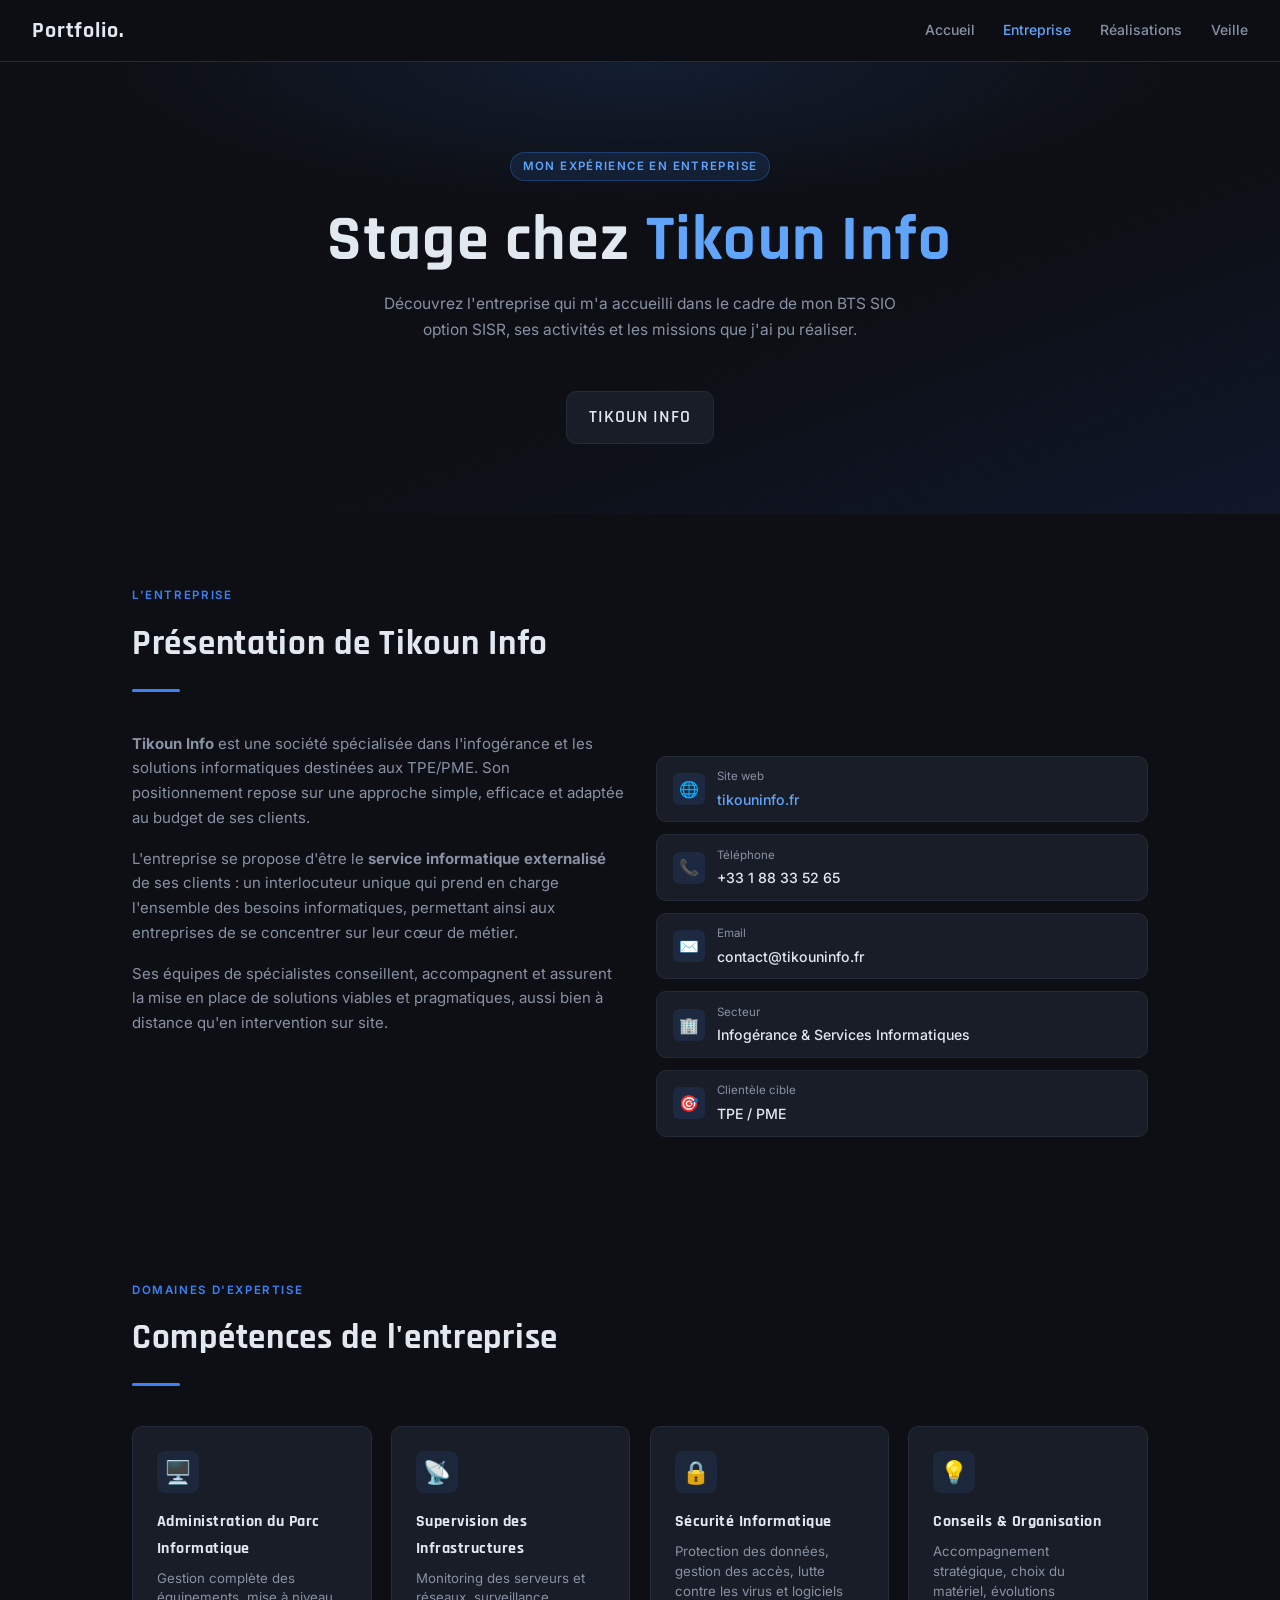
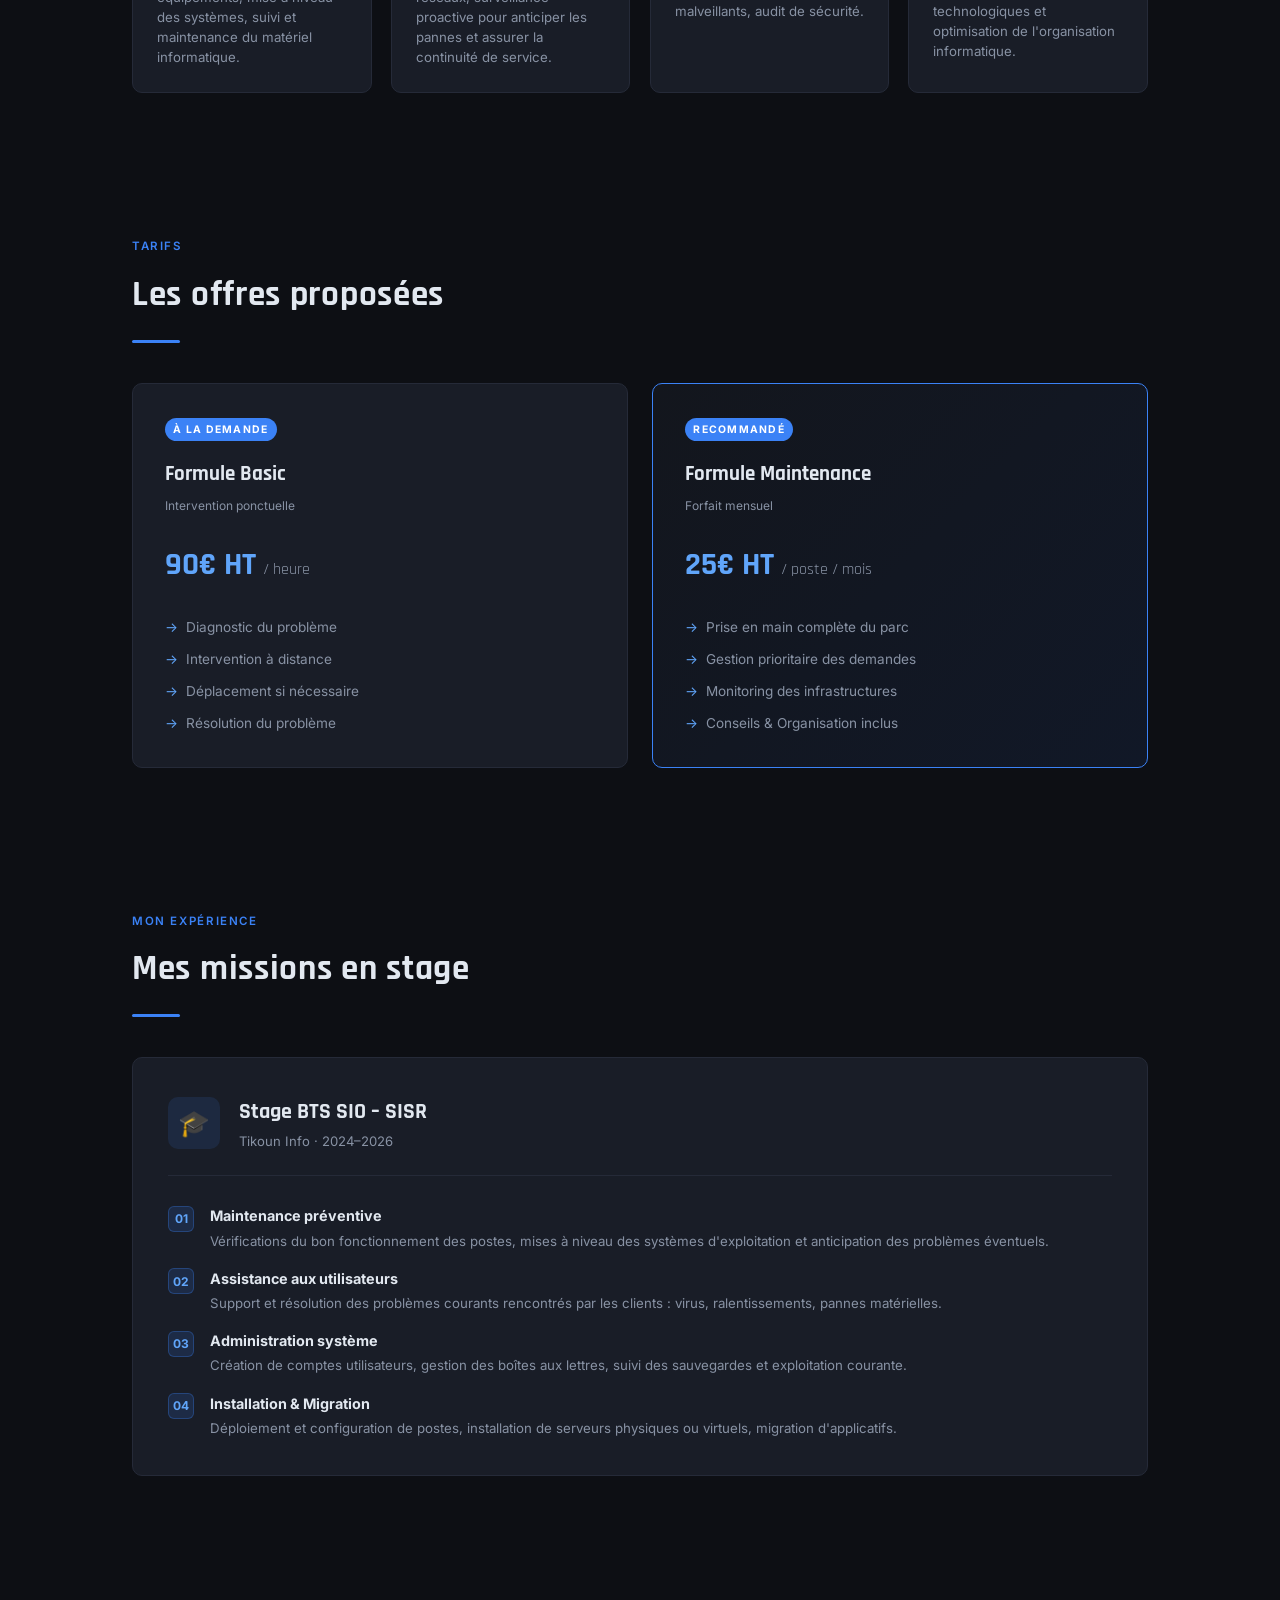
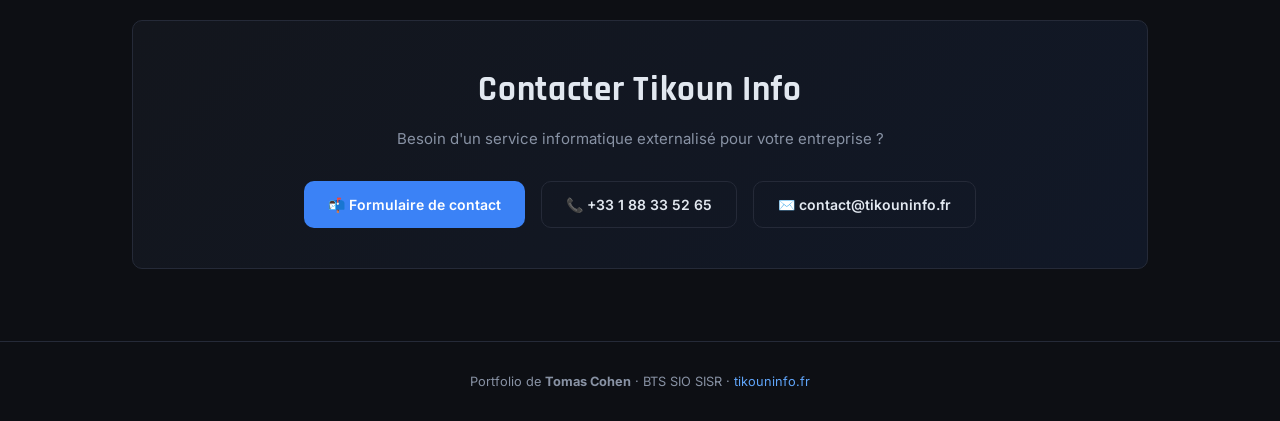
==== entreprise.html @ 95c035f9 "Add files via upload" ====
<!DOCTYPE html>
<html lang="fr">
<head>
  <meta charset="UTF-8" />
  <meta name="viewport" content="width=device-width, initial-scale=1.0" />
  <title>Entreprise – Portfolio Tomas Cohen</title>
  <link rel="preconnect" href="https://fonts.googleapis.com" />
  <link href="https://fonts.googleapis.com/css2?family=Rajdhani:wght@400;600;700&family=Inter:wght@300;400;500&display=swap" rel="stylesheet" />
  <style>
    *, *::before, *::after { box-sizing: border-box; margin: 0; padding: 0; }

    :root {
      --bg:       #0d0f14;
      --surface:  #13161d;
      --card:     #191d27;
      --border:   #252a38;
      --accent:   #3b82f6;
      --accent2:  #60a5fa;
      --text:     #e2e8f0;
      --muted:    #8892a4;
      --radius:   10px;
    }

    html { scroll-behavior: smooth; }

    body {
      background: var(--bg);
      color: var(--text);
      font-family: 'Inter', sans-serif;
      font-size: 15px;
      line-height: 1.65;
      min-height: 100vh;
    }

    /* ── NAV ── */
    nav {
      position: sticky;
      top: 0;
      z-index: 100;
      background: rgba(13,15,20,.92);
      backdrop-filter: blur(12px);
      border-bottom: 1px solid var(--border);
      display: flex;
      align-items: center;
      justify-content: space-between;
      padding: 0 2rem;
      height: 62px;
    }

    .nav-brand {
      font-family: 'Rajdhani', sans-serif;
      font-size: 1.35rem;
      font-weight: 700;
      color: var(--text);
      text-decoration: none;
      letter-spacing: .04em;
    }

    .nav-links { display: flex; gap: 1.8rem; list-style: none; }
    .nav-links a {
      color: var(--muted);
      text-decoration: none;
      font-size: .875rem;
      font-weight: 500;
      transition: color .2s;
    }
    .nav-links a:hover,
    .nav-links a.active { color: var(--accent2); }

    /* ── HERO ── */
    .hero {
      position: relative;
      overflow: hidden;
      padding: 90px 2rem 70px;
      text-align: center;
      background: linear-gradient(160deg, #0d0f14 60%, #0f172a 100%);
    }

    .hero::before {
      content: '';
      position: absolute;
      inset: 0;
      background:
        radial-gradient(ellipse 60% 45% at 50% 0%, rgba(59,130,246,.13) 0%, transparent 70%);
      pointer-events: none;
    }

    .hero-tag {
      display: inline-block;
      background: rgba(59,130,246,.12);
      border: 1px solid rgba(59,130,246,.3);
      color: var(--accent2);
      font-size: .72rem;
      font-weight: 600;
      letter-spacing: .12em;
      text-transform: uppercase;
      padding: .35em 1em;
      border-radius: 999px;
      margin-bottom: 1.5rem;
    }

    .hero h1 {
      font-family: 'Rajdhani', sans-serif;
      font-size: clamp(2.4rem, 6vw, 4rem);
      font-weight: 700;
      line-height: 1.1;
      margin-bottom: 1rem;
      letter-spacing: .02em;
    }

    .hero h1 span { color: var(--accent2); }

    .hero-sub {
      max-width: 560px;
      margin: 0 auto 2.5rem;
      color: var(--muted);
      font-size: .97rem;
    }

    .hero-logo {
      display: inline-flex;
      align-items: center;
      gap: .75rem;
      background: var(--card);
      border: 1px solid var(--border);
      border-radius: var(--radius);
      padding: .7rem 1.4rem;
      margin-top: .5rem;
    }

    .hero-logo img { height: 32px; filter: brightness(1.2); }
    .hero-logo span { font-family: 'Rajdhani', sans-serif; font-size: 1.1rem; font-weight: 600; color: var(--text); letter-spacing: .05em; }

    /* ── SECTIONS ── */
    section { padding: 72px 2rem; max-width: 1080px; margin: 0 auto; }

    .section-label {
      font-size: .72rem;
      font-weight: 600;
      letter-spacing: .14em;
      text-transform: uppercase;
      color: var(--accent);
      margin-bottom: .6rem;
    }

    h2 {
      font-family: 'Rajdhani', sans-serif;
      font-size: clamp(1.6rem, 3vw, 2.2rem);
      font-weight: 700;
      margin-bottom: 1rem;
      letter-spacing: .02em;
    }

    .divider {
      width: 48px; height: 3px;
      background: var(--accent);
      border-radius: 2px;
      margin-bottom: 2.5rem;
    }

    /* ── PRÉSENTATION ── */
    .présentation-grid {
      display: grid;
      grid-template-columns: 1fr 1fr;
      gap: 2rem;
      align-items: start;
    }

    .présentation-text p { color: var(--muted); margin-bottom: 1rem; }

    .info-list { display: flex; flex-direction: column; gap: .75rem; margin-top: 1.5rem; }

    .info-item {
      display: flex;
      align-items: center;
      gap: .75rem;
      background: var(--card);
      border: 1px solid var(--border);
      border-radius: var(--radius);
      padding: .65rem 1rem;
    }

    .info-item .icon {
      width: 32px; height: 32px; flex-shrink: 0;
      background: rgba(59,130,246,.12);
      border-radius: 6px;
      display: flex; align-items: center; justify-content: center;
      color: var(--accent2);
      font-size: 1rem;
    }

    .info-item .label { font-size: .72rem; color: var(--muted); margin-bottom: .1rem; }
    .info-item .value { font-size: .88rem; font-weight: 500; }

    /* ── COMPÉTENCES ── */
    .comp-grid {
      display: grid;
      grid-template-columns: repeat(auto-fit, minmax(220px, 1fr));
      gap: 1.2rem;
    }

    .comp-card {
      background: var(--card);
      border: 1px solid var(--border);
      border-radius: var(--radius);
      padding: 1.5rem;
      transition: border-color .25s, transform .25s;
    }

    .comp-card:hover {
      border-color: rgba(59,130,246,.45);
      transform: translateY(-3px);
    }

    .comp-icon {
      width: 42px; height: 42px;
      background: rgba(59,130,246,.1);
      border-radius: 8px;
      display: flex; align-items: center; justify-content: center;
      font-size: 1.4rem;
      margin-bottom: 1rem;
    }

    .comp-card h3 { font-family: 'Rajdhani', sans-serif; font-size: 1rem; font-weight: 700; margin-bottom: .4rem; letter-spacing: .03em; }
    .comp-card p  { color: var(--muted); font-size: .83rem; line-height: 1.5; }

    /* ── OFFRES ── */
    .offres-grid {
      display: grid;
      grid-template-columns: 1fr 1fr;
      gap: 1.5rem;
    }

    .offre-card {
      background: var(--card);
      border: 1px solid var(--border);
      border-radius: var(--radius);
      padding: 2rem;
      transition: border-color .25s;
    }

    .offre-card.featured {
      border-color: var(--accent);
      background: linear-gradient(135deg, #13161d, #111827);
    }

    .offre-card:hover { border-color: rgba(59,130,246,.55); }

    .offre-badge {
      display: inline-block;
      font-size: .65rem;
      font-weight: 700;
      letter-spacing: .12em;
      text-transform: uppercase;
      background: var(--accent);
      color: #fff;
      padding: .25em .8em;
      border-radius: 999px;
      margin-bottom: 1rem;
    }

    .offre-card h3 { font-family: 'Rajdhani', sans-serif; font-size: 1.3rem; font-weight: 700; margin-bottom: .3rem; }
    .offre-type    { font-size: .75rem; color: var(--muted); margin-bottom: 1.5rem; }

    .offre-price {
      font-family: 'Rajdhani', sans-serif;
      font-size: 2rem;
      font-weight: 700;
      color: var(--accent2);
      margin-bottom: 1.5rem;
    }

    .offre-price span { font-size: 1rem; color: var(--muted); font-weight: 400; }

    .offre-features { list-style: none; display: flex; flex-direction: column; gap: .6rem; }
    .offre-features li {
      display: flex; align-items: flex-start; gap: .5rem;
      color: var(--muted); font-size: .85rem;
    }
    .offre-features li::before { content: '→'; color: var(--accent2); flex-shrink: 0; }

    /* ── MON STAGE ── */
    .stage-card {
      background: var(--card);
      border: 1px solid var(--border);
      border-radius: var(--radius);
      padding: 2.2rem;
    }

    .stage-header {
      display: flex;
      align-items: center;
      gap: 1.2rem;
      margin-bottom: 1.8rem;
      padding-bottom: 1.4rem;
      border-bottom: 1px solid var(--border);
    }

    .stage-icon {
      width: 52px; height: 52px; flex-shrink: 0;
      background: rgba(59,130,246,.12);
      border-radius: 10px;
      display: flex; align-items: center; justify-content: center;
      font-size: 1.6rem;
    }

    .stage-header h3 { font-family: 'Rajdhani', sans-serif; font-size: 1.4rem; font-weight: 700; }
    .stage-header p  { font-size: .82rem; color: var(--muted); }

    .missions-list { display: flex; flex-direction: column; gap: .9rem; }

    .mission-item {
      display: flex;
      gap: 1rem;
      align-items: flex-start;
    }

    .mission-num {
      flex-shrink: 0;
      width: 26px; height: 26px;
      background: rgba(59,130,246,.15);
      border: 1px solid rgba(59,130,246,.3);
      border-radius: 6px;
      color: var(--accent2);
      font-size: .75rem;
      font-weight: 700;
      display: flex; align-items: center; justify-content: center;
      margin-top: .1rem;
    }

    .mission-item strong { display: block; font-size: .9rem; margin-bottom: .15rem; }
    .mission-item p { color: var(--muted); font-size: .83rem; }

    /* ── CONTACT ── */
    .contact-banner {
      background: linear-gradient(135deg, #13161d, #111827);
      border: 1px solid var(--border);
      border-radius: var(--radius);
      padding: 2.5rem;
      text-align: center;
    }

    .contact-banner h2 { margin-bottom: .5rem; }
    .contact-banner p  { color: var(--muted); margin-bottom: 1.8rem; }

    .contact-links {
      display: flex;
      gap: 1rem;
      justify-content: center;
      flex-wrap: wrap;
    }

    .btn {
      display: inline-flex;
      align-items: center;
      gap: .5rem;
      padding: .7rem 1.5rem;
      border-radius: var(--radius);
      font-size: .875rem;
      font-weight: 600;
      text-decoration: none;
      transition: all .2s;
      cursor: pointer;
    }

    .btn-primary {
      background: var(--accent);
      color: #fff;
      border: none;
    }
    .btn-primary:hover { background: var(--accent2); color: #0d0f14; }

    .btn-outline {
      background: transparent;
      color: var(--text);
      border: 1px solid var(--border);
    }
    .btn-outline:hover { border-color: var(--accent2); color: var(--accent2); }

    /* ── FOOTER ── */
    footer {
      border-top: 1px solid var(--border);
      text-align: center;
      padding: 1.8rem;
      color: var(--muted);
      font-size: .8rem;
    }

    footer a { color: var(--accent2); text-decoration: none; }

    /* ── RESPONSIVE ── */
    @media (max-width: 680px) {
      .présentation-grid,
      .offres-grid { grid-template-columns: 1fr; }
      .nav-links { gap: 1rem; }
    }

    /* ── FADE-IN ── */
    .fade-in { opacity: 0; transform: translateY(22px); transition: opacity .55s ease, transform .55s ease; }
    .fade-in.visible { opacity: 1; transform: none; }
  </style>
</head>
<body>

  <!-- NAV -->
  <nav>
    <a class="nav-brand" href="index.html">Portfolio.</a>
    <ul class="nav-links">
      <li><a href="index.html">Accueil</a></li>
      <li><a href="entreprise.html" class="active">Entreprise</a></li>
      <li><a href="realisations.html">Réalisations</a></li>
      <li><a href="index.html#veille">Veille</a></li>
    </ul>
  </nav>

  <!-- HERO -->
  <div class="hero">
    <div class="hero-tag">Mon Expérience en Entreprise</div>
    <h1>Stage chez <span>Tikoun Info</span></h1>
    <p class="hero-sub">
      Découvrez l'entreprise qui m'a accueilli dans le cadre de mon BTS SIO option SISR,
      ses activités et les missions que j'ai pu réaliser.
    </p>
    <div class="hero-logo">
      <img src="https://tikouninfo.fr/wp-content/uploads/2019/05/Logo_tikoun_info_blanc.png" alt="Logo Tikoun Info" onerror="this.style.display='none'" />
      <span>TIKOUN INFO</span>
    </div>
  </div>

  <!-- PRÉSENTATION -->
  <section class="fade-in">
    <div class="section-label">L'entreprise</div>
    <h2>Présentation de Tikoun Info</h2>
    <div class="divider"></div>

    <div class="présentation-grid">
      <div class="présentation-text">
        <p>
          <strong>Tikoun Info</strong> est une société spécialisée dans l'infogérance et les solutions
          informatiques destinées aux TPE/PME. Son positionnement repose sur une approche
          simple, efficace et adaptée au budget de ses clients.
        </p>
        <p>
          L'entreprise se propose d'être le <strong>service informatique externalisé</strong> de ses
          clients : un interlocuteur unique qui prend en charge l'ensemble des besoins
          informatiques, permettant ainsi aux entreprises de se concentrer sur leur cœur
          de métier.
        </p>
        <p>
          Ses équipes de spécialistes conseillent, accompagnent et assurent la mise en place
          de solutions viables et pragmatiques, aussi bien à distance qu'en intervention sur site.
        </p>
      </div>

      <div class="info-list">
        <div class="info-item">
          <div class="icon">🌐</div>
          <div>
            <div class="label">Site web</div>
            <div class="value"><a href="https://tikouninfo.fr" target="_blank" style="color:var(--accent2);text-decoration:none;">tikouninfo.fr</a></div>
          </div>
        </div>
        <div class="info-item">
          <div class="icon">📞</div>
          <div>
            <div class="label">Téléphone</div>
            <div class="value">+33 1 88 33 52 65</div>
          </div>
        </div>
        <div class="info-item">
          <div class="icon">✉️</div>
          <div>
            <div class="label">Email</div>
            <div class="value">contact@tikouninfo.fr</div>
          </div>
        </div>
        <div class="info-item">
          <div class="icon">🏢</div>
          <div>
            <div class="label">Secteur</div>
            <div class="value">Infogérance & Services Informatiques</div>
          </div>
        </div>
        <div class="info-item">
          <div class="icon">🎯</div>
          <div>
            <div class="label">Clientèle cible</div>
            <div class="value">TPE / PME</div>
          </div>
        </div>
      </div>
    </div>
  </section>

  <!-- COMPÉTENCES -->
  <section class="fade-in">
    <div class="section-label">Domaines d'expertise</div>
    <h2>Compétences de l'entreprise</h2>
    <div class="divider"></div>

    <div class="comp-grid">
      <div class="comp-card">
        <div class="comp-icon">🖥️</div>
        <h3>Administration du Parc Informatique</h3>
        <p>Gestion complète des équipements, mise à niveau des systèmes, suivi et maintenance du matériel informatique.</p>
      </div>
      <div class="comp-card">
        <div class="comp-icon">📡</div>
        <h3>Supervision des Infrastructures</h3>
        <p>Monitoring des serveurs et réseaux, surveillance proactive pour anticiper les pannes et assurer la continuité de service.</p>
      </div>
      <div class="comp-card">
        <div class="comp-icon">🔒</div>
        <h3>Sécurité Informatique</h3>
        <p>Protection des données, gestion des accès, lutte contre les virus et logiciels malveillants, audit de sécurité.</p>
      </div>
      <div class="comp-card">
        <div class="comp-icon">💡</div>
        <h3>Conseils & Organisation</h3>
        <p>Accompagnement stratégique, choix du matériel, évolutions technologiques et optimisation de l'organisation informatique.</p>
      </div>
    </div>
  </section>

  <!-- OFFRES -->
  <section class="fade-in">
    <div class="section-label">Tarifs</div>
    <h2>Les offres proposées</h2>
    <div class="divider"></div>

    <div class="offres-grid">
      <div class="offre-card">
        <div class="offre-badge">À la demande</div>
        <h3>Formule Basic</h3>
        <div class="offre-type">Intervention ponctuelle</div>
        <div class="offre-price">90€ HT <span>/ heure</span></div>
        <ul class="offre-features">
          <li>Diagnostic du problème</li>
          <li>Intervention à distance</li>
          <li>Déplacement si nécessaire</li>
          <li>Résolution du problème</li>
        </ul>
      </div>

      <div class="offre-card featured">
        <div class="offre-badge">Recommandé</div>
        <h3>Formule Maintenance</h3>
        <div class="offre-type">Forfait mensuel</div>
        <div class="offre-price">25€ HT <span>/ poste / mois</span></div>
        <ul class="offre-features">
          <li>Prise en main complète du parc</li>
          <li>Gestion prioritaire des demandes</li>
          <li>Monitoring des infrastructures</li>
          <li>Conseils & Organisation inclus</li>
        </ul>
      </div>
    </div>
  </section>

  <!-- MON STAGE -->
  <section class="fade-in">
    <div class="section-label">Mon expérience</div>
    <h2>Mes missions en stage</h2>
    <div class="divider"></div>

    <div class="stage-card">
      <div class="stage-header">
        <div class="stage-icon">🎓</div>
        <div>
          <h3>Stage BTS SIO – SISR</h3>
          <p>Tikoun Info · 2024–2026</p>
        </div>
      </div>

      <div class="missions-list">
        <div class="mission-item">
          <div class="mission-num">01</div>
          <div>
            <strong>Maintenance préventive</strong>
            <p>Vérifications du bon fonctionnement des postes, mises à niveau des systèmes d'exploitation et anticipation des problèmes éventuels.</p>
          </div>
        </div>
        <div class="mission-item">
          <div class="mission-num">02</div>
          <div>
            <strong>Assistance aux utilisateurs</strong>
            <p>Support et résolution des problèmes courants rencontrés par les clients : virus, ralentissements, pannes matérielles.</p>
          </div>
        </div>
        <div class="mission-item">
          <div class="mission-num">03</div>
          <div>
            <strong>Administration système</strong>
            <p>Création de comptes utilisateurs, gestion des boîtes aux lettres, suivi des sauvegardes et exploitation courante.</p>
          </div>
        </div>
        <div class="mission-item">
          <div class="mission-num">04</div>
          <div>
            <strong>Installation & Migration</strong>
            <p>Déploiement et configuration de postes, installation de serveurs physiques ou virtuels, migration d'applicatifs.</p>
          </div>
        </div>
      </div>
    </div>
  </section>

  <!-- CONTACT -->
  <section class="fade-in">
    <div class="contact-banner">
      <h2>Contacter Tikoun Info</h2>
      <p>Besoin d'un service informatique externalisé pour votre entreprise ?</p>
      <div class="contact-links">
        <a href="https://tikouninfo.fr/#contact" target="_blank" class="btn btn-primary">
          📬 Formulaire de contact
        </a>
        <a href="tel:+33188335265" class="btn btn-outline">
          📞 +33 1 88 33 52 65
        </a>
        <a href="mailto:contact@tikouninfo.fr" class="btn btn-outline">
          ✉️ contact@tikouninfo.fr
        </a>
      </div>
    </div>
  </section>

  <!-- FOOTER -->
  <footer>
    <p>Portfolio de <strong>Tomas Cohen</strong> · BTS SIO SISR · <a href="https://tikouninfo.fr" target="_blank">tikouninfo.fr</a></p>
  </footer>

  <script>
    const observer = new IntersectionObserver((entries) => {
      entries.forEach(e => { if (e.isIntersecting) e.target.classList.add('visible'); });
    }, { threshold: 0.12 });

    document.querySelectorAll('.fade-in').forEach(el => observer.observe(el));
  </script>
</body>
</html>
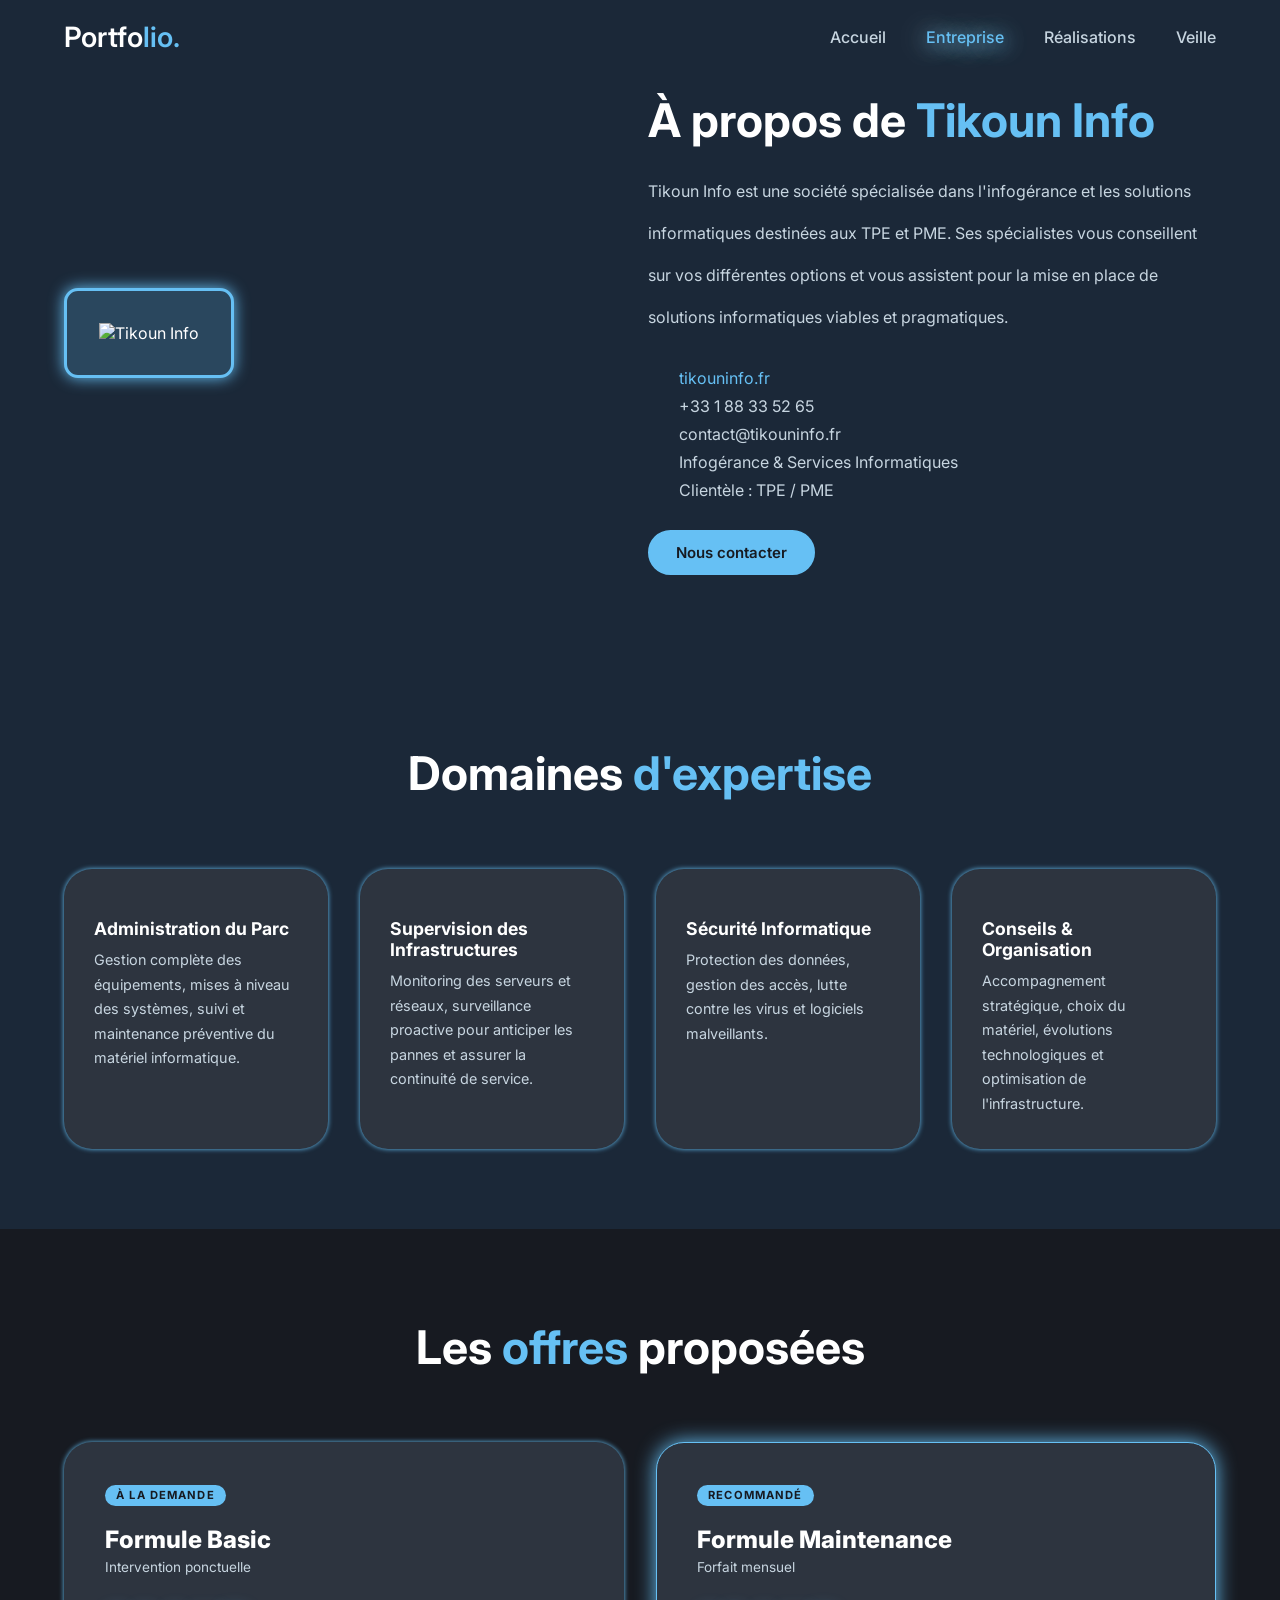
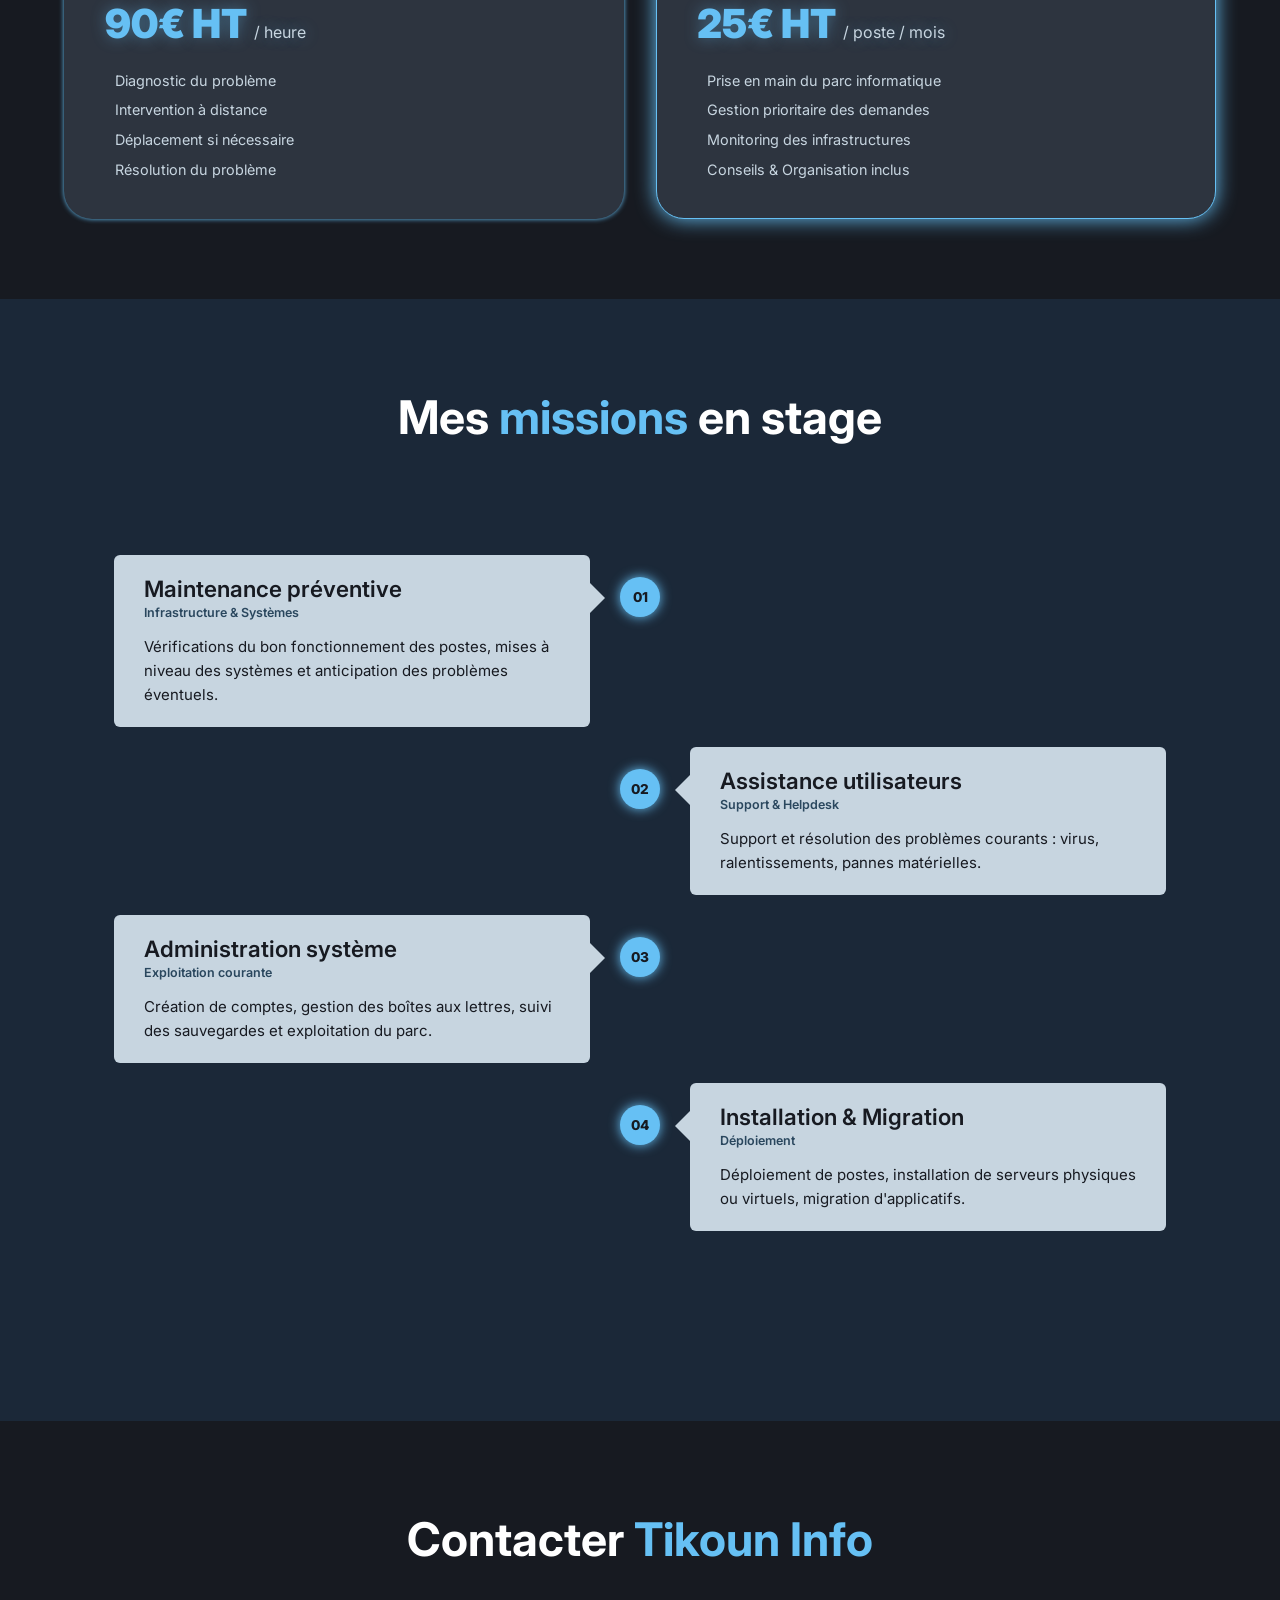
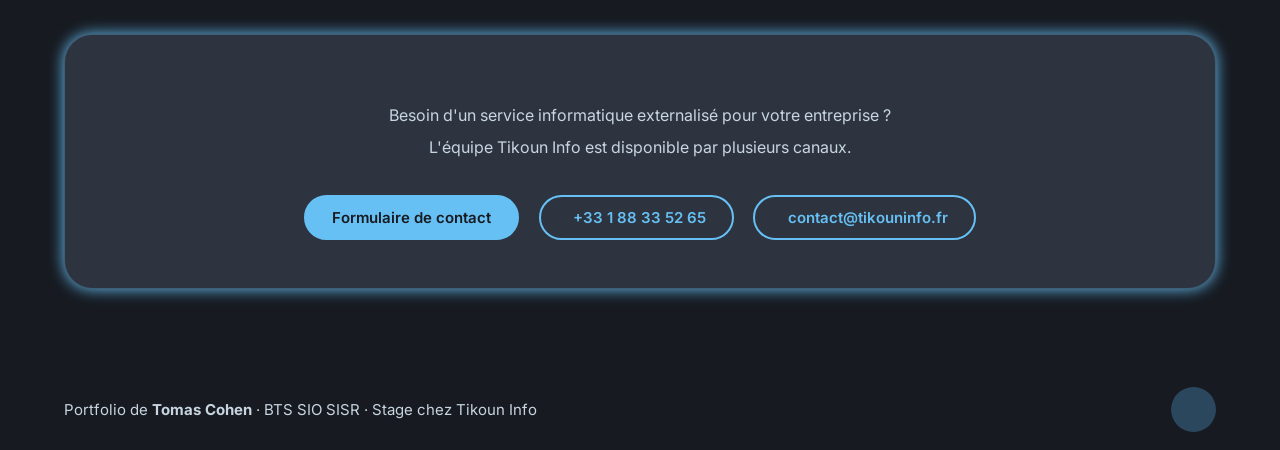
==== commit ec27cc33: "Add files via upload" ====
--- a/entreprise.html
+++ b/entreprise.html
@@ -1,640 +1,770 @@
 <!DOCTYPE html>
 <html lang="fr">
+
 <head>
-  <meta charset="UTF-8" />
-  <meta name="viewport" content="width=device-width, initial-scale=1.0" />
-  <title>Entreprise – Portfolio Tomas Cohen</title>
-  <link rel="preconnect" href="https://fonts.googleapis.com" />
-  <link href="https://fonts.googleapis.com/css2?family=Rajdhani:wght@400;600;700&family=Inter:wght@300;400;500&display=swap" rel="stylesheet" />
-  <style>
-    *, *::before, *::after { box-sizing: border-box; margin: 0; padding: 0; }
-
-    :root {
-      --bg:       #0d0f14;
-      --surface:  #13161d;
-      --card:     #191d27;
-      --border:   #252a38;
-      --accent:   #3b82f6;
-      --accent2:  #60a5fa;
-      --text:     #e2e8f0;
-      --muted:    #8892a4;
-      --radius:   10px;
-    }
-
-    html { scroll-behavior: smooth; }
-
-    body {
-      background: var(--bg);
-      color: var(--text);
-      font-family: 'Inter', sans-serif;
-      font-size: 15px;
-      line-height: 1.65;
-      min-height: 100vh;
-    }
-
-    /* ── NAV ── */
-    nav {
-      position: sticky;
-      top: 0;
-      z-index: 100;
-      background: rgba(13,15,20,.92);
-      backdrop-filter: blur(12px);
-      border-bottom: 1px solid var(--border);
-      display: flex;
-      align-items: center;
-      justify-content: space-between;
-      padding: 0 2rem;
-      height: 62px;
-    }
-
-    .nav-brand {
-      font-family: 'Rajdhani', sans-serif;
-      font-size: 1.35rem;
-      font-weight: 700;
-      color: var(--text);
-      text-decoration: none;
-      letter-spacing: .04em;
-    }
-
-    .nav-links { display: flex; gap: 1.8rem; list-style: none; }
-    .nav-links a {
-      color: var(--muted);
-      text-decoration: none;
-      font-size: .875rem;
-      font-weight: 500;
-      transition: color .2s;
-    }
-    .nav-links a:hover,
-    .nav-links a.active { color: var(--accent2); }
-
-    /* ── HERO ── */
-    .hero {
-      position: relative;
-      overflow: hidden;
-      padding: 90px 2rem 70px;
-      text-align: center;
-      background: linear-gradient(160deg, #0d0f14 60%, #0f172a 100%);
-    }
-
-    .hero::before {
-      content: '';
-      position: absolute;
-      inset: 0;
-      background:
-        radial-gradient(ellipse 60% 45% at 50% 0%, rgba(59,130,246,.13) 0%, transparent 70%);
-      pointer-events: none;
-    }
-
-    .hero-tag {
-      display: inline-block;
-      background: rgba(59,130,246,.12);
-      border: 1px solid rgba(59,130,246,.3);
-      color: var(--accent2);
-      font-size: .72rem;
-      font-weight: 600;
-      letter-spacing: .12em;
-      text-transform: uppercase;
-      padding: .35em 1em;
-      border-radius: 999px;
-      margin-bottom: 1.5rem;
-    }
-
-    .hero h1 {
-      font-family: 'Rajdhani', sans-serif;
-      font-size: clamp(2.4rem, 6vw, 4rem);
-      font-weight: 700;
-      line-height: 1.1;
-      margin-bottom: 1rem;
-      letter-spacing: .02em;
-    }
-
-    .hero h1 span { color: var(--accent2); }
-
-    .hero-sub {
-      max-width: 560px;
-      margin: 0 auto 2.5rem;
-      color: var(--muted);
-      font-size: .97rem;
-    }
-
-    .hero-logo {
-      display: inline-flex;
-      align-items: center;
-      gap: .75rem;
-      background: var(--card);
-      border: 1px solid var(--border);
-      border-radius: var(--radius);
-      padding: .7rem 1.4rem;
-      margin-top: .5rem;
-    }
-
-    .hero-logo img { height: 32px; filter: brightness(1.2); }
-    .hero-logo span { font-family: 'Rajdhani', sans-serif; font-size: 1.1rem; font-weight: 600; color: var(--text); letter-spacing: .05em; }
-
-    /* ── SECTIONS ── */
-    section { padding: 72px 2rem; max-width: 1080px; margin: 0 auto; }
-
-    .section-label {
-      font-size: .72rem;
-      font-weight: 600;
-      letter-spacing: .14em;
-      text-transform: uppercase;
-      color: var(--accent);
-      margin-bottom: .6rem;
-    }
-
-    h2 {
-      font-family: 'Rajdhani', sans-serif;
-      font-size: clamp(1.6rem, 3vw, 2.2rem);
-      font-weight: 700;
-      margin-bottom: 1rem;
-      letter-spacing: .02em;
-    }
-
-    .divider {
-      width: 48px; height: 3px;
-      background: var(--accent);
-      border-radius: 2px;
-      margin-bottom: 2.5rem;
-    }
-
-    /* ── PRÉSENTATION ── */
-    .présentation-grid {
-      display: grid;
-      grid-template-columns: 1fr 1fr;
-      gap: 2rem;
-      align-items: start;
-    }
-
-    .présentation-text p { color: var(--muted); margin-bottom: 1rem; }
-
-    .info-list { display: flex; flex-direction: column; gap: .75rem; margin-top: 1.5rem; }
-
-    .info-item {
-      display: flex;
-      align-items: center;
-      gap: .75rem;
-      background: var(--card);
-      border: 1px solid var(--border);
-      border-radius: var(--radius);
-      padding: .65rem 1rem;
-    }
-
-    .info-item .icon {
-      width: 32px; height: 32px; flex-shrink: 0;
-      background: rgba(59,130,246,.12);
-      border-radius: 6px;
-      display: flex; align-items: center; justify-content: center;
-      color: var(--accent2);
-      font-size: 1rem;
-    }
-
-    .info-item .label { font-size: .72rem; color: var(--muted); margin-bottom: .1rem; }
-    .info-item .value { font-size: .88rem; font-weight: 500; }
-
-    /* ── COMPÉTENCES ── */
-    .comp-grid {
-      display: grid;
-      grid-template-columns: repeat(auto-fit, minmax(220px, 1fr));
-      gap: 1.2rem;
-    }
-
-    .comp-card {
-      background: var(--card);
-      border: 1px solid var(--border);
-      border-radius: var(--radius);
-      padding: 1.5rem;
-      transition: border-color .25s, transform .25s;
-    }
-
-    .comp-card:hover {
-      border-color: rgba(59,130,246,.45);
-      transform: translateY(-3px);
-    }
-
-    .comp-icon {
-      width: 42px; height: 42px;
-      background: rgba(59,130,246,.1);
-      border-radius: 8px;
-      display: flex; align-items: center; justify-content: center;
-      font-size: 1.4rem;
-      margin-bottom: 1rem;
-    }
-
-    .comp-card h3 { font-family: 'Rajdhani', sans-serif; font-size: 1rem; font-weight: 700; margin-bottom: .4rem; letter-spacing: .03em; }
-    .comp-card p  { color: var(--muted); font-size: .83rem; line-height: 1.5; }
-
-    /* ── OFFRES ── */
-    .offres-grid {
-      display: grid;
-      grid-template-columns: 1fr 1fr;
-      gap: 1.5rem;
-    }
-
-    .offre-card {
-      background: var(--card);
-      border: 1px solid var(--border);
-      border-radius: var(--radius);
-      padding: 2rem;
-      transition: border-color .25s;
-    }
-
-    .offre-card.featured {
-      border-color: var(--accent);
-      background: linear-gradient(135deg, #13161d, #111827);
-    }
-
-    .offre-card:hover { border-color: rgba(59,130,246,.55); }
-
-    .offre-badge {
-      display: inline-block;
-      font-size: .65rem;
-      font-weight: 700;
-      letter-spacing: .12em;
-      text-transform: uppercase;
-      background: var(--accent);
-      color: #fff;
-      padding: .25em .8em;
-      border-radius: 999px;
-      margin-bottom: 1rem;
-    }
-
-    .offre-card h3 { font-family: 'Rajdhani', sans-serif; font-size: 1.3rem; font-weight: 700; margin-bottom: .3rem; }
-    .offre-type    { font-size: .75rem; color: var(--muted); margin-bottom: 1.5rem; }
-
-    .offre-price {
-      font-family: 'Rajdhani', sans-serif;
-      font-size: 2rem;
-      font-weight: 700;
-      color: var(--accent2);
-      margin-bottom: 1.5rem;
-    }
-
-    .offre-price span { font-size: 1rem; color: var(--muted); font-weight: 400; }
-
-    .offre-features { list-style: none; display: flex; flex-direction: column; gap: .6rem; }
-    .offre-features li {
-      display: flex; align-items: flex-start; gap: .5rem;
-      color: var(--muted); font-size: .85rem;
-    }
-    .offre-features li::before { content: '→'; color: var(--accent2); flex-shrink: 0; }
-
-    /* ── MON STAGE ── */
-    .stage-card {
-      background: var(--card);
-      border: 1px solid var(--border);
-      border-radius: var(--radius);
-      padding: 2.2rem;
-    }
-
-    .stage-header {
-      display: flex;
-      align-items: center;
-      gap: 1.2rem;
-      margin-bottom: 1.8rem;
-      padding-bottom: 1.4rem;
-      border-bottom: 1px solid var(--border);
-    }
-
-    .stage-icon {
-      width: 52px; height: 52px; flex-shrink: 0;
-      background: rgba(59,130,246,.12);
-      border-radius: 10px;
-      display: flex; align-items: center; justify-content: center;
-      font-size: 1.6rem;
-    }
-
-    .stage-header h3 { font-family: 'Rajdhani', sans-serif; font-size: 1.4rem; font-weight: 700; }
-    .stage-header p  { font-size: .82rem; color: var(--muted); }
-
-    .missions-list { display: flex; flex-direction: column; gap: .9rem; }
-
-    .mission-item {
-      display: flex;
-      gap: 1rem;
-      align-items: flex-start;
-    }
-
-    .mission-num {
-      flex-shrink: 0;
-      width: 26px; height: 26px;
-      background: rgba(59,130,246,.15);
-      border: 1px solid rgba(59,130,246,.3);
-      border-radius: 6px;
-      color: var(--accent2);
-      font-size: .75rem;
-      font-weight: 700;
-      display: flex; align-items: center; justify-content: center;
-      margin-top: .1rem;
-    }
-
-    .mission-item strong { display: block; font-size: .9rem; margin-bottom: .15rem; }
-    .mission-item p { color: var(--muted); font-size: .83rem; }
-
-    /* ── CONTACT ── */
-    .contact-banner {
-      background: linear-gradient(135deg, #13161d, #111827);
-      border: 1px solid var(--border);
-      border-radius: var(--radius);
-      padding: 2.5rem;
-      text-align: center;
-    }
-
-    .contact-banner h2 { margin-bottom: .5rem; }
-    .contact-banner p  { color: var(--muted); margin-bottom: 1.8rem; }
-
-    .contact-links {
-      display: flex;
-      gap: 1rem;
-      justify-content: center;
-      flex-wrap: wrap;
-    }
-
-    .btn {
-      display: inline-flex;
-      align-items: center;
-      gap: .5rem;
-      padding: .7rem 1.5rem;
-      border-radius: var(--radius);
-      font-size: .875rem;
-      font-weight: 600;
-      text-decoration: none;
-      transition: all .2s;
-      cursor: pointer;
-    }
-
-    .btn-primary {
-      background: var(--accent);
-      color: #fff;
-      border: none;
-    }
-    .btn-primary:hover { background: var(--accent2); color: #0d0f14; }
-
-    .btn-outline {
-      background: transparent;
-      color: var(--text);
-      border: 1px solid var(--border);
-    }
-    .btn-outline:hover { border-color: var(--accent2); color: var(--accent2); }
-
-    /* ── FOOTER ── */
-    footer {
-      border-top: 1px solid var(--border);
-      text-align: center;
-      padding: 1.8rem;
-      color: var(--muted);
-      font-size: .8rem;
-    }
-
-    footer a { color: var(--accent2); text-decoration: none; }
-
-    /* ── RESPONSIVE ── */
-    @media (max-width: 680px) {
-      .présentation-grid,
-      .offres-grid { grid-template-columns: 1fr; }
-      .nav-links { gap: 1rem; }
-    }
-
-    /* ── FADE-IN ── */
-    .fade-in { opacity: 0; transform: translateY(22px); transition: opacity .55s ease, transform .55s ease; }
-    .fade-in.visible { opacity: 1; transform: none; }
-  </style>
+    <meta charset="utf-8">
+    <meta name="viewport" content="width=device-width, initial-scale=1">
+    <title>Entreprise – Portfolio de Tomas Cohen</title>
+    <link rel="stylesheet" href="https://unpkg.com/boxicons@2.1.4/css/boxicons.min.css">
+    <link href="https://cdn.jsdelivr.net/npm/remixicon@3.5.0/fonts/remixicon.css" rel="stylesheet">
+    <link rel="preconnect" href="https://fonts.googleapis.com">
+    <link rel="preconnect" href="https://fonts.gstatic.com" crossorigin>
+    <link href="https://fonts.googleapis.com/css2?family=Inter:wght@300;400;500;600;700;800;900&display=swap" rel="stylesheet">
+    <link rel="shortcut icon" href="assets/img/icon.ico" type="image/x-icon">
+
+    <style>
+
+        /* ================================================
+           COMMON.CSS — copie exacte
+        ================================================ */
+        * {
+            padding: 0;
+            margin: 0;
+            box-sizing: border-box;
+            font-family: 'Inter', sans-serif;
+            text-decoration: none;
+            list-style: none;
+            scroll-behavior: smooth;
+        }
+
+        :root {
+            --text-color: #fff;
+            --bg-color: #171a21;
+            --second-bg-color: #1b2838;
+            --main-color: #66c0f4;
+            --other-color: #c7d5e0;
+            --other-color2: #107c10;
+            --other-color3: #2a475e;
+
+            --h1-font: 4.5rem;
+            --h2-font: 2.9rem;
+            --h3-font: 1.5rem;
+            --p-font: 1rem;
+        }
+
+        body {
+            color: var(--text-color);
+            background: var(--bg-color);
+        }
+
+        /* HEADER — copie exacte common.css */
+        header {
+            position: fixed;
+            width: 100%;
+            top: 0;
+            right: 0;
+            z-index: 1000;
+            display: flex;
+            align-items: center;
+            justify-content: space-between;
+            padding: 40px 16%;
+            background: transparent;
+            transition: all .50s ease;
+        }
+
+        header.sticky {
+            background: var(--bg-color);
+            box-shadow: 0 .1rem 1rem rgba(0, 0, 0, .2);
+            padding: 16px 16%;
+        }
+
+        .logo {
+            font-size: 36px;
+            color: var(--text-color);
+            font-weight: 600;
+        }
+
+        span {
+            color: var(--main-color);
+        }
+
+        .navlist {
+            display: flex;
+        }
+
+        .navlist a {
+            font-size: var(--p-font);
+            font-weight: 500;
+            color: var(--other-color);
+            margin-left: 40px;
+            transition: all .50s ease;
+        }
+
+        .navlist a:hover,
+        .navlist a.active {
+            color: var(--main-color);
+            text-shadow: 3px 3px 20px var(--main-color), -2px 1px 30px var(--text-color);
+        }
+
+        #menu-icon {
+            font-size: 35px;
+            z-index: 10001;
+            cursor: pointer;
+            display: none;
+        }
+
+        section {
+            padding: 110px 16% 90px;
+        }
+
+        .footer {
+            padding: 22px 16%;
+            background: var(--bg-color);
+            display: flex;
+            align-items: center;
+            justify-content: space-between;
+            gap: 2rem;
+        }
+
+        .copyright p {
+            font-size: 15px;
+            font-weight: 400;
+            color: var(--other-color);
+        }
+
+        .footer-link { color: var(--other-color); }
+        .footer-link:hover { color: var(--text-color); }
+
+        .scroll-top {
+            display: inline-flex;
+            align-items: center;
+            justify-content: center;
+            background: var(--other-color3);
+            width: 45px;
+            height: 45px;
+            border-radius: 50%;
+            color: var(--text-color);
+            font-size: 27px;
+        }
+
+        /* ================================================
+           INDEX.CSS — hero + éléments communs, copie exacte
+        ================================================ */
+        .hero {
+            position: relative;
+            height: 100vh;
+            width: 100%;
+            background-position: top right;
+            background-size: cover;
+            display: flex;
+            align-items: center;
+            justify-content: flex-start;
+        }
+
+        .hero::before {
+            content: "";
+            position: absolute;
+            top: 0; right: 0; bottom: 0; left: 0;
+            background: linear-gradient(120deg, #00ADEE, #2a475e, #000000);
+            opacity: 1;
+            z-index: -1;
+        }
+
+        .main-content h1 {
+            font-size: var(--h1-font);
+            font-weight: 900;
+            margin: 20px 0px 20px;
+            line-height: 1.2;
+        }
+
+        .main-content h3 {
+            font-size: var(--h2-font);
+            font-weight: 600;
+            width: 1020px;
+            max-width: 100%;
+            color: var(--other-color);
+            line-height: 30px;
+            margin-bottom: 15px;
+        }
+
+        h3 span { position: relative; }
+        h3 span::before {
+            content: "";
+            right: -8px;
+            top: 50%;
+            position: absolute;
+            height: 30px;
+            width: 2px;
+            background: var(--main-color);
+            transform: translateY(-45%);
+            animation: blink 0.7s infinite;
+        }
+        h3 span.stop-blinking::before { animation: none; }
+
+        @keyframes blink { 50% { opacity: 0; } }
+
+        .social { margin-bottom: 40px; }
+
+        .social i {
+            display: inline-flex;
+            align-items: center;
+            justify-content: center;
+            width: 65px;
+            height: 65px;
+            color: var(--main-color);
+            border-radius: 50%;
+            backdrop-filter: brightness(83%);
+            font-size: 35px;
+            margin-right: 17px;
+            box-shadow: 0 0 25px transparent;
+            cursor: pointer;
+            transition: all .50s ease;
+        }
+
+        .social i:hover {
+            transform: scale(1.1);
+            box-shadow: 0 0 25px var(--main-color);
+        }
+
+        .btn {
+            display: inline-block;
+            padding: 11px 26px;
+            background: var(--main-color);
+            color: var(--bg-color);
+            border: 2px solid var(--main-color);
+            border-radius: 24px;
+            font-size: 15px;
+            font-weight: 600;
+            transition: all .50s ease;
+        }
+
+        .btn:hover {
+            background: transparent;
+            color: var(--main-color);
+            box-shadow: 0 0 20px var(--main-color);
+        }
+
+        .btn-outline {
+            display: inline-flex;
+            align-items: center;
+            gap: .4rem;
+            padding: 11px 26px;
+            background: transparent;
+            color: var(--main-color);
+            border: 2px solid var(--main-color);
+            border-radius: 24px;
+            font-size: 15px;
+            font-weight: 600;
+            transition: all .50s ease;
+        }
+
+        .btn-outline:hover {
+            background: var(--main-color);
+            color: var(--bg-color);
+            box-shadow: 0 0 20px var(--main-color);
+        }
+
+        /* about — copie exacte index.css */
+        .about {
+            background: var(--second-bg-color);
+            display: grid;
+            grid-template-columns: repeat(2, 1fr);
+            align-items: center;
+            gap: 1rem;
+        }
+
+        .about-img img {
+            width: 100%;
+            height: 530px;
+            max-width: 450px;
+            border-radius: 14px;
+            object-fit: cover;
+            border: 3px solid var(--main-color);
+            box-shadow: 0 0 15px var(--main-color);
+        }
+
+        .about-text h2 {
+            font-size: var(--h2-font);
+            line-height: 1.3;
+            margin-bottom: 20px;
+        }
+
+        .exp-area { margin-bottom: 30px; }
+
+        .exp-area p {
+            color: var(--other-color);
+            font-weight: 400;
+            font-size: var(--p-font);
+            line-height: 42px;
+        }
+
+        /* infos contact dans about */
+        .info-list { display: flex; flex-direction: column; gap: .5rem; margin-bottom: 30px; }
+        .info-row {
+            display: flex;
+            align-items: center;
+            gap: .7rem;
+            color: var(--other-color);
+            font-size: var(--p-font);
+        }
+        .info-row i { color: var(--main-color); font-size: 1.1rem; width: 20px; }
+        .info-row a { color: var(--main-color); }
+
+        /* center-text — copie exacte */
+        .center-text { text-align: center; }
+        .center-text h2 { font-size: var(--h2-font); margin-bottom: 4.2rem; }
+
+        /* ================================================
+           SECTIONS SPÉCIFIQUES PAGE ENTREPRISE
+        ================================================ */
+
+        /* Compétences — même style .box que certifications dans index */
+        .competences { background-color: var(--second-bg-color); }
+
+        .comp-grid {
+            display: grid;
+            grid-template-columns: repeat(auto-fit, minmax(260px, 1fr));
+            gap: 2rem;
+            margin-top: 4.2rem;
+        }
+
+        .comp-box {
+            padding: 2rem 1.8rem;
+            background: #2d343f;
+            border-radius: 28px;
+            border: 1px solid transparent;
+            box-shadow: 0 0 5px var(--main-color);
+            transition: all .50s ease;
+        }
+        .comp-box:hover {
+            border: 1px solid var(--main-color);
+            transform: translateY(-5px) scale(1.03);
+        }
+        .comp-box .comp-icon { font-size: 2.2rem; color: var(--main-color); margin-bottom: 1rem; display: block; }
+        .comp-box h3 { font-size: 1.1rem; font-weight: 700; margin-bottom: .6rem; color: var(--text-color); }
+        .comp-box p { color: var(--other-color); font-size: .9rem; line-height: 1.7; }
+
+        /* Offres */
+        .offres { background: var(--bg-color); }
+
+        .offres-grid {
+            display: grid;
+            grid-template-columns: 1fr 1fr;
+            gap: 2rem;
+            margin-top: 4.2rem;
+        }
+
+        .offre-box {
+            background: #2d343f;
+            border-radius: 28px;
+            box-shadow: 0 0 5px var(--main-color);
+            border: 1px solid transparent;
+            padding: 2.5rem;
+            transition: all .50s ease;
+        }
+        .offre-box.featured {
+            border: 1px solid var(--main-color);
+            box-shadow: 0 0 20px var(--main-color);
+        }
+        .offre-box:hover {
+            transform: translateY(-5px);
+            box-shadow: 0 0 25px var(--main-color);
+            border: 1px solid var(--main-color);
+        }
+
+        .offre-tag {
+            display: inline-block;
+            background: var(--main-color);
+            color: var(--bg-color);
+            font-size: .7rem;
+            font-weight: 700;
+            letter-spacing: .1em;
+            text-transform: uppercase;
+            padding: .3em 1em;
+            border-radius: 24px;
+            margin-bottom: 1.2rem;
+        }
+
+        .offre-box h3 { font-size: 1.5rem; font-weight: 800; margin-bottom: .3rem; }
+        .offre-type { color: var(--other-color); font-size: .85rem; margin-bottom: 1.5rem; }
+
+        .offre-price {
+            font-size: 2.5rem;
+            font-weight: 900;
+            color: var(--main-color);
+            text-shadow: 0 0 15px rgba(102,192,244,.4);
+            margin-bottom: 1.5rem;
+        }
+        .offre-price span { font-size: 1rem; font-weight: 400; color: var(--other-color); }
+
+        .offre-features { list-style: none; display: flex; flex-direction: column; gap: .8rem; }
+        .offre-features li { display: flex; align-items: center; gap: .6rem; color: var(--other-color); font-size: .9rem; }
+        .offre-features li i { color: var(--main-color); font-size: 1.1rem; }
+
+        /* Timeline missions — copie exacte index.css */
+        .missions { background: var(--second-bg-color); }
+
+        .timeline-content {
+            position: relative;
+            max-width: 1200px;
+            margin: 100px auto;
+            color: var(--bg-color);
+        }
+
+        .timeline-container {
+            padding: 10px 50px;
+            position: relative;
+            width: 50%;
+            animation: movedown 1s linear forwards;
+            opacity: 0;
+        }
+
+        @keyframes movedown {
+            0%   { opacity: 1; transform: translateY(-30px); }
+            100% { opacity: 1; transform: translateY(0px); }
+        }
+
+        .timeline-container:nth-child(1) { animation-delay: 0s; }
+        .timeline-container:nth-child(2) { animation-delay: 1s; }
+        .timeline-container:nth-child(3) { animation-delay: 2s; }
+        .timeline-container:nth-child(4) { animation-delay: 3s; }
+
+        .text-box {
+            padding: 20px 30px;
+            background: var(--other-color);
+            position: relative;
+            border-radius: 6px;
+            font-size: 15px;
+        }
+
+        .text-box h2 { font-weight: 600; color: var(--bg-color); }
+        .text-box small { display: inline-block; margin-bottom: 15px; color: var(--other-color3); font-weight: 600; }
+        .text-box p { color: var(--bg-color); line-height: 1.6; }
+
+        .left-container  { left: 0; }
+        .right-container { left: 50%; }
+
+        .tl-icon {
+            position: absolute;
+            width: 40px; height: 40px;
+            border-radius: 50%;
+            right: -20px; top: 32px;
+            z-index: 10;
+            background: var(--main-color);
+            box-shadow: 0 0 12px var(--main-color);
+            display: flex; align-items: center; justify-content: center;
+            font-weight: 800; font-size: .85rem;
+            color: var(--bg-color);
+        }
+        .right-container .tl-icon { left: -20px; right: auto; }
+
+        .timeline-content::after {
+            content: '';
+            position: absolute;
+            width: 6px; height: 100%;
+            background: var(--other-color);
+            top: 0; left: 50%;
+            margin-left: -3px;
+            z-index: -1;
+            animation: moveline 6s linear forwards;
+        }
+        @keyframes moveline { 0% { height: 0; } 100% { height: 100%; } }
+
+        .left-container-arrow {
+            height: 0; width: 0; position: absolute;
+            top: 28px; right: -15px; z-index: 1;
+            border-top: 15px solid transparent;
+            border-bottom: 15px solid transparent;
+            border-left: 15px solid var(--other-color);
+        }
+        .right-container-arrow {
+            height: 0; width: 0; position: absolute;
+            top: 28px; left: -15px; z-index: 1;
+            border-top: 15px solid transparent;
+            border-bottom: 15px solid transparent;
+            border-right: 15px solid var(--other-color);
+        }
+
+        /* Contact */
+        .contact-section { background: var(--bg-color); }
+
+        .contact-inner {
+            background: #2d343f;
+            border-radius: 28px;
+            box-shadow: 0 0 15px var(--main-color);
+            border: 1px solid rgba(102,192,244,0.3);
+            padding: 3rem;
+            text-align: center;
+            margin-top: 4.2rem;
+        }
+        .contact-inner p { color: var(--other-color); margin: 1rem 0 2rem; line-height: 2; }
+        .contact-btns { display: flex; gap: 1.2rem; justify-content: center; flex-wrap: wrap; }
+
+        /* ================================================
+           RESPONSIVE — copie exacte common.css
+        ================================================ */
+        @media (max-width: 1700px) {
+            header         { padding: 20px 8%; }
+            header.sticky  { padding: 14px 8%; }
+            section        { padding: 90px 8% 80px; }
+            .footer        { padding: 18px 8%; }
+            .logo          { font-size: 28px; }
+        }
+
+        @media (max-width: 1380px) {
+            header         { padding: 20px 5%; }
+            header.sticky  { padding: 14px 5%; }
+            section        { padding: 90px 5% 80px; }
+            .footer        { padding: 18px 5%; }
+            .hero          { height: 90vh; background-position: center; }
+        }
+
+        @media (max-width: 1290px) {
+            .social i { width: 50px; height: 50px; font-size: 25px; }
+        }
+
+        @media (max-width: 1240px) {
+            :root { --h1-font: 4rem; --h2-font: 2.2rem; --p-font: 15px; }
+            .about { grid-template-columns: 1fr; gap: 2rem; text-align: center; }
+            .about-img img { height: 400px; max-width: 350px; margin: 0 auto; }
+            .offres-grid { grid-template-columns: 1fr; }
+        }
+
+        @media (max-width: 950px) {
+            :root { --h1-font: 3.5rem; }
+            #menu-icon { display: block; }
+            .navlist {
+                position: absolute;
+                top: 100%; right: -100%;
+                width: 255px; min-height: 100vh;
+                flex-direction: column;
+                background: var(--bg-color);
+                transition: all .50s ease;
+            }
+            .navlist a { display: block; padding: 17px; font-size: 22px; border-top: 1px solid #2f3138; border-bottom: 1px solid #000; }
+            .navlist.active { right: 0; }
+            .social { margin-bottom: 20px; }
+        }
+
+        @media (max-width: 590px) { .main-content h3 { width: 330px; } }
+
+        @media (max-width: 470px) {
+            :root { --h1-font: 3rem; --h2-font: 2rem; }
+            .social i { width: 40px; height: 40px; font-size: 20px; }
+            .about-img img { height: 300px; max-width: 250px; }
+        }
+
+        @media (max-width: 600px) {
+            .timeline-content::after { left: 31px; }
+            .timeline-container { width: 100%; padding-left: 80px; padding-right: 25px; }
+            .right-container { left: 0; }
+            .tl-icon { left: 10px !important; right: auto !important; }
+            .left-container-arrow, .right-container-arrow {
+                border-right: 15px solid var(--other-color);
+                border-left: 0; left: -15px; right: auto;
+            }
+        }
+    </style>
 </head>
+
 <body>
 
-  <!-- NAV -->
-  <nav>
-    <a class="nav-brand" href="index.html">Portfolio.</a>
-    <ul class="nav-links">
-      <li><a href="index.html">Accueil</a></li>
-      <li><a href="entreprise.html" class="active">Entreprise</a></li>
-      <li><a href="realisations.html">Réalisations</a></li>
-      <li><a href="index.html#veille">Veille</a></li>
+<!-- HEADER — copie exacte de index.html -->
+<header id="header">
+    <a href="index.html" class="logo">Portfo<span>lio.</span></a>
+
+    <div class="bx bx-menu-alt-right" id="menu-icon"></div>
+
+    <ul class="navlist" id="navlist">
+        <li><a href="index.html">Accueil</a></li>
+        <li><a href="entreprise.html" class="active">Entreprise</a></li>
+        <li><a href="realisations.html">Réalisations</a></li>
+        <li><a href="index.html#veille">Veille</a></li>
     </ul>
-  </nav>
-
-  <!-- HERO -->
-  <div class="hero">
-    <div class="hero-tag">Mon Expérience en Entreprise</div>
-    <h1>Stage chez <span>Tikoun Info</span></h1>
-    <p class="hero-sub">
-      Découvrez l'entreprise qui m'a accueilli dans le cadre de mon BTS SIO option SISR,
-      ses activités et les missions que j'ai pu réaliser.
-    </p>
-    <div class="hero-logo">
-      <img src="https://tikouninfo.fr/wp-content/uploads/2019/05/Logo_tikoun_info_blanc.png" alt="Logo Tikoun Info" onerror="this.style.display='none'" />
-      <span>TIKOUN INFO</span>
-    </div>
-  </div>
-
-  <!-- PRÉSENTATION -->
-  <section class="fade-in">
-    <div class="section-label">L'entreprise</div>
-    <h2>Présentation de Tikoun Info</h2>
-    <div class="divider"></div>
-
-    <div class="présentation-grid">
-      <div class="présentation-text">
-        <p>
-          <strong>Tikoun Info</strong> est une société spécialisée dans l'infogérance et les solutions
-          informatiques destinées aux TPE/PME. Son positionnement repose sur une approche
-          simple, efficace et adaptée au budget de ses clients.
-        </p>
-        <p>
-          L'entreprise se propose d'être le <strong>service informatique externalisé</strong> de ses
-          clients : un interlocuteur unique qui prend en charge l'ensemble des besoins
-          informatiques, permettant ainsi aux entreprises de se concentrer sur leur cœur
-          de métier.
-        </p>
-        <p>
-          Ses équipes de spécialistes conseillent, accompagnent et assurent la mise en place
-          de solutions viables et pragmatiques, aussi bien à distance qu'en intervention sur site.
-        </p>
-      </div>
-
-      <div class="info-list">
-        <div class="info-item">
-          <div class="icon">🌐</div>
-          <div>
-            <div class="label">Site web</div>
-            <div class="value"><a href="https://tikouninfo.fr" target="_blank" style="color:var(--accent2);text-decoration:none;">tikouninfo.fr</a></div>
-          </div>
-        </div>
-        <div class="info-item">
-          <div class="icon">📞</div>
-          <div>
-            <div class="label">Téléphone</div>
-            <div class="value">+33 1 88 33 52 65</div>
-          </div>
-        </div>
-        <div class="info-item">
-          <div class="icon">✉️</div>
-          <div>
-            <div class="label">Email</div>
-            <div class="value">contact@tikouninfo.fr</div>
-          </div>
-        </div>
-        <div class="info-item">
-          <div class="icon">🏢</div>
-          <div>
-            <div class="label">Secteur</div>
-            <div class="value">Infogérance & Services Informatiques</div>
-          </div>
-        </div>
-        <div class="info-item">
-          <div class="icon">🎯</div>
-          <div>
-            <div class="label">Clientèle cible</div>
-            <div class="value">TPE / PME</div>
-          </div>
-        </div>
-      </div>
-    </div>
-  </section>
-
-  <!-- COMPÉTENCES -->
-  <section class="fade-in">
-    <div class="section-label">Domaines d'expertise</div>
-    <h2>Compétences de l'entreprise</h2>
-    <div class="divider"></div>
-
+</header>
+
+
+<!-- ABOUT — structure identique à index.html -->
+<section class="about" id="about">
+    <div class="about-img">
+        <img src="https://tikouninfo.fr/wp-content/uploads/2019/05/Logo_tikoun_info_blanc.png"
+             alt="Tikoun Info"
+             style="object-fit:contain; background:var(--other-color3); padding:2rem;">
+    </div>
+    <div class="about-text">
+        <h2>À propos de <span>Tikoun Info</span></h2>
+        <div class="exp-area">
+            <p>Tikoun Info est une société spécialisée dans l'infogérance et les solutions
+            informatiques destinées aux TPE et PME. Ses spécialistes vous conseillent sur
+            vos différentes options et vous assistent pour la mise en place de solutions
+            informatiques viables et pragmatiques.</p>
+        </div>
+        <div class="info-list">
+            <div class="info-row"><i class="ri-global-line"></i><a href="https://tikouninfo.fr" target="_blank">tikouninfo.fr</a></div>
+            <div class="info-row"><i class="ri-phone-line"></i><span style="color:var(--other-color)">+33 1 88 33 52 65</span></div>
+            <div class="info-row"><i class="ri-mail-line"></i><span style="color:var(--other-color)">contact@tikouninfo.fr</span></div>
+            <div class="info-row"><i class="ri-building-2-line"></i><span style="color:var(--other-color)">Infogérance & Services Informatiques</span></div>
+            <div class="info-row"><i class="ri-focus-2-line"></i><span style="color:var(--other-color)">Clientèle : TPE / PME</span></div>
+        </div>
+        <a href="https://tikouninfo.fr/#contact" target="_blank" class="btn">Nous contacter <i class="ri-arrow-right-line"></i></a>
+    </div>
+</section>
+
+<!-- COMPÉTENCES -->
+<section class="competences" id="competences">
+    <div class="center-text">
+        <h2>Domaines <span>d'expertise</span></h2>
+    </div>
     <div class="comp-grid">
-      <div class="comp-card">
-        <div class="comp-icon">🖥️</div>
-        <h3>Administration du Parc Informatique</h3>
-        <p>Gestion complète des équipements, mise à niveau des systèmes, suivi et maintenance du matériel informatique.</p>
-      </div>
-      <div class="comp-card">
-        <div class="comp-icon">📡</div>
-        <h3>Supervision des Infrastructures</h3>
-        <p>Monitoring des serveurs et réseaux, surveillance proactive pour anticiper les pannes et assurer la continuité de service.</p>
-      </div>
-      <div class="comp-card">
-        <div class="comp-icon">🔒</div>
-        <h3>Sécurité Informatique</h3>
-        <p>Protection des données, gestion des accès, lutte contre les virus et logiciels malveillants, audit de sécurité.</p>
-      </div>
-      <div class="comp-card">
-        <div class="comp-icon">💡</div>
-        <h3>Conseils & Organisation</h3>
-        <p>Accompagnement stratégique, choix du matériel, évolutions technologiques et optimisation de l'organisation informatique.</p>
-      </div>
-    </div>
-  </section>
-
-  <!-- OFFRES -->
-  <section class="fade-in">
-    <div class="section-label">Tarifs</div>
-    <h2>Les offres proposées</h2>
-    <div class="divider"></div>
-
+        <div class="comp-box">
+            <i class="ri-computer-line comp-icon"></i>
+            <h3>Administration du Parc</h3>
+            <p>Gestion complète des équipements, mises à niveau des systèmes, suivi et maintenance préventive du matériel informatique.</p>
+        </div>
+        <div class="comp-box">
+            <i class="ri-radar-line comp-icon"></i>
+            <h3>Supervision des Infrastructures</h3>
+            <p>Monitoring des serveurs et réseaux, surveillance proactive pour anticiper les pannes et assurer la continuité de service.</p>
+        </div>
+        <div class="comp-box">
+            <i class="ri-shield-keyhole-line comp-icon"></i>
+            <h3>Sécurité Informatique</h3>
+            <p>Protection des données, gestion des accès, lutte contre les virus et logiciels malveillants.</p>
+        </div>
+        <div class="comp-box">
+            <i class="ri-lightbulb-line comp-icon"></i>
+            <h3>Conseils & Organisation</h3>
+            <p>Accompagnement stratégique, choix du matériel, évolutions technologiques et optimisation de l'infrastructure.</p>
+        </div>
+    </div>
+</section>
+
+<!-- OFFRES -->
+<section class="offres" id="offres">
+    <div class="center-text">
+        <h2>Les <span>offres</span> proposées</h2>
+    </div>
     <div class="offres-grid">
-      <div class="offre-card">
-        <div class="offre-badge">À la demande</div>
-        <h3>Formule Basic</h3>
-        <div class="offre-type">Intervention ponctuelle</div>
-        <div class="offre-price">90€ HT <span>/ heure</span></div>
-        <ul class="offre-features">
-          <li>Diagnostic du problème</li>
-          <li>Intervention à distance</li>
-          <li>Déplacement si nécessaire</li>
-          <li>Résolution du problème</li>
-        </ul>
-      </div>
-
-      <div class="offre-card featured">
-        <div class="offre-badge">Recommandé</div>
-        <h3>Formule Maintenance</h3>
-        <div class="offre-type">Forfait mensuel</div>
-        <div class="offre-price">25€ HT <span>/ poste / mois</span></div>
-        <ul class="offre-features">
-          <li>Prise en main complète du parc</li>
-          <li>Gestion prioritaire des demandes</li>
-          <li>Monitoring des infrastructures</li>
-          <li>Conseils & Organisation inclus</li>
-        </ul>
-      </div>
-    </div>
-  </section>
-
-  <!-- MON STAGE -->
-  <section class="fade-in">
-    <div class="section-label">Mon expérience</div>
-    <h2>Mes missions en stage</h2>
-    <div class="divider"></div>
-
-    <div class="stage-card">
-      <div class="stage-header">
-        <div class="stage-icon">🎓</div>
-        <div>
-          <h3>Stage BTS SIO – SISR</h3>
-          <p>Tikoun Info · 2024–2026</p>
-        </div>
-      </div>
-
-      <div class="missions-list">
-        <div class="mission-item">
-          <div class="mission-num">01</div>
-          <div>
-            <strong>Maintenance préventive</strong>
-            <p>Vérifications du bon fonctionnement des postes, mises à niveau des systèmes d'exploitation et anticipation des problèmes éventuels.</p>
-          </div>
-        </div>
-        <div class="mission-item">
-          <div class="mission-num">02</div>
-          <div>
-            <strong>Assistance aux utilisateurs</strong>
-            <p>Support et résolution des problèmes courants rencontrés par les clients : virus, ralentissements, pannes matérielles.</p>
-          </div>
-        </div>
-        <div class="mission-item">
-          <div class="mission-num">03</div>
-          <div>
-            <strong>Administration système</strong>
-            <p>Création de comptes utilisateurs, gestion des boîtes aux lettres, suivi des sauvegardes et exploitation courante.</p>
-          </div>
-        </div>
-        <div class="mission-item">
-          <div class="mission-num">04</div>
-          <div>
-            <strong>Installation & Migration</strong>
-            <p>Déploiement et configuration de postes, installation de serveurs physiques ou virtuels, migration d'applicatifs.</p>
-          </div>
-        </div>
-      </div>
-    </div>
-  </section>
-
-  <!-- CONTACT -->
-  <section class="fade-in">
-    <div class="contact-banner">
-      <h2>Contacter Tikoun Info</h2>
-      <p>Besoin d'un service informatique externalisé pour votre entreprise ?</p>
-      <div class="contact-links">
-        <a href="https://tikouninfo.fr/#contact" target="_blank" class="btn btn-primary">
-          📬 Formulaire de contact
-        </a>
-        <a href="tel:+33188335265" class="btn btn-outline">
-          📞 +33 1 88 33 52 65
-        </a>
-        <a href="mailto:contact@tikouninfo.fr" class="btn btn-outline">
-          ✉️ contact@tikouninfo.fr
-        </a>
-      </div>
-    </div>
-  </section>
-
-  <!-- FOOTER -->
-  <footer>
-    <p>Portfolio de <strong>Tomas Cohen</strong> · BTS SIO SISR · <a href="https://tikouninfo.fr" target="_blank">tikouninfo.fr</a></p>
-  </footer>
-
-  <script>
-    const observer = new IntersectionObserver((entries) => {
-      entries.forEach(e => { if (e.isIntersecting) e.target.classList.add('visible'); });
-    }, { threshold: 0.12 });
-
-    document.querySelectorAll('.fade-in').forEach(el => observer.observe(el));
-  </script>
+        <div class="offre-box">
+            <div class="offre-tag">À la demande</div>
+            <h3>Formule Basic</h3>
+            <div class="offre-type">Intervention ponctuelle</div>
+            <div class="offre-price">90€ HT <span>/ heure</span></div>
+            <ul class="offre-features">
+                <li><i class="ri-arrow-right-circle-line"></i> Diagnostic du problème</li>
+                <li><i class="ri-arrow-right-circle-line"></i> Intervention à distance</li>
+                <li><i class="ri-arrow-right-circle-line"></i> Déplacement si nécessaire</li>
+                <li><i class="ri-arrow-right-circle-line"></i> Résolution du problème</li>
+            </ul>
+        </div>
+        <div class="offre-box featured">
+            <div class="offre-tag">Recommandé</div>
+            <h3>Formule Maintenance</h3>
+            <div class="offre-type">Forfait mensuel</div>
+            <div class="offre-price">25€ HT <span>/ poste / mois</span></div>
+            <ul class="offre-features">
+                <li><i class="ri-arrow-right-circle-line"></i> Prise en main du parc informatique</li>
+                <li><i class="ri-arrow-right-circle-line"></i> Gestion prioritaire des demandes</li>
+                <li><i class="ri-arrow-right-circle-line"></i> Monitoring des infrastructures</li>
+                <li><i class="ri-arrow-right-circle-line"></i> Conseils & Organisation inclus</li>
+            </ul>
+        </div>
+    </div>
+</section>
+
+<!-- MISSIONS (timeline identique à index) -->
+<section class="missions" id="missions">
+    <div class="center-text">
+        <h2>Mes <span>missions</span> en stage</h2>
+    </div>
+    <div class="timeline-content">
+
+        <div class="timeline-container left-container">
+            <div class="tl-icon">01</div>
+            <div class="text-box">
+                <h2>Maintenance préventive</h2>
+                <small>Infrastructure & Systèmes</small>
+                <p>Vérifications du bon fonctionnement des postes, mises à niveau des systèmes et anticipation des problèmes éventuels.</p>
+                <span class="left-container-arrow"></span>
+            </div>
+        </div>
+
+        <div class="timeline-container right-container">
+            <div class="tl-icon">02</div>
+            <div class="text-box">
+                <h2>Assistance utilisateurs</h2>
+                <small>Support & Helpdesk</small>
+                <p>Support et résolution des problèmes courants : virus, ralentissements, pannes matérielles.</p>
+                <span class="right-container-arrow"></span>
+            </div>
+        </div>
+
+        <div class="timeline-container left-container">
+            <div class="tl-icon">03</div>
+            <div class="text-box">
+                <h2>Administration système</h2>
+                <small>Exploitation courante</small>
+                <p>Création de comptes, gestion des boîtes aux lettres, suivi des sauvegardes et exploitation du parc.</p>
+                <span class="left-container-arrow"></span>
+            </div>
+        </div>
+
+        <div class="timeline-container right-container">
+            <div class="tl-icon">04</div>
+            <div class="text-box">
+                <h2>Installation & Migration</h2>
+                <small>Déploiement</small>
+                <p>Déploiement de postes, installation de serveurs physiques ou virtuels, migration d'applicatifs.</p>
+                <span class="right-container-arrow"></span>
+            </div>
+        </div>
+
+    </div>
+</section>
+
+<!-- CONTACT -->
+<section class="contact-section" id="contact">
+    <div class="center-text">
+        <h2>Contacter <span>Tikoun Info</span></h2>
+    </div>
+    <div class="contact-inner">
+        <p>Besoin d'un service informatique externalisé pour votre entreprise ?<br>L'équipe Tikoun Info est disponible par plusieurs canaux.</p>
+        <div class="contact-btns">
+            <a href="https://tikouninfo.fr/#contact" target="_blank" class="btn">
+                <i class="ri-mail-send-line"></i> Formulaire de contact
+            </a>
+            <a href="tel:+33188335265" class="btn-outline">
+                <i class="ri-phone-line"></i> +33 1 88 33 52 65
+            </a>
+            <a href="mailto:contact@tikouninfo.fr" class="btn-outline">
+                <i class="ri-mail-line"></i> contact@tikouninfo.fr
+            </a>
+        </div>
+    </div>
+</section>
+
+<!-- FOOTER — copie exacte -->
+<footer class="footer">
+    <div class="copyright">
+        <p>Portfolio de <strong>Tomas Cohen</strong> · BTS SIO SISR · Stage chez <a href="https://tikouninfo.fr" target="_blank" class="footer-link">Tikoun Info</a></p>
+    </div>
+    <a href="#home" class="scroll-top"><i class="ri-arrow-up-line"></i></a>
+</footer>
+
+<!-- JS — copie exacte du comportement common.js -->
+<script>
+    // Header sticky (identique à common.js)
+    const header = document.getElementById('header');
+    window.addEventListener('scroll', () => {
+        header.classList.toggle('sticky', window.scrollY > 50);
+    });
+
+    // Menu burger (identique à common.js)
+    const menuIcon = document.getElementById('menu-icon');
+    const navlist  = document.getElementById('navlist');
+    menuIcon.addEventListener('click', () => {
+        menuIcon.classList.toggle('bx-x');
+        navlist.classList.toggle('active');
+    });
+
+    // Curseur clignotant — stoppe après chargement
+    window.addEventListener('load', () => {
+        setTimeout(() => {
+            const s = document.querySelector('h3 span');
+            if (s) s.classList.add('stop-blinking');
+        }, 3000);
+    });
+</script>
+
 </body>
 </html>
